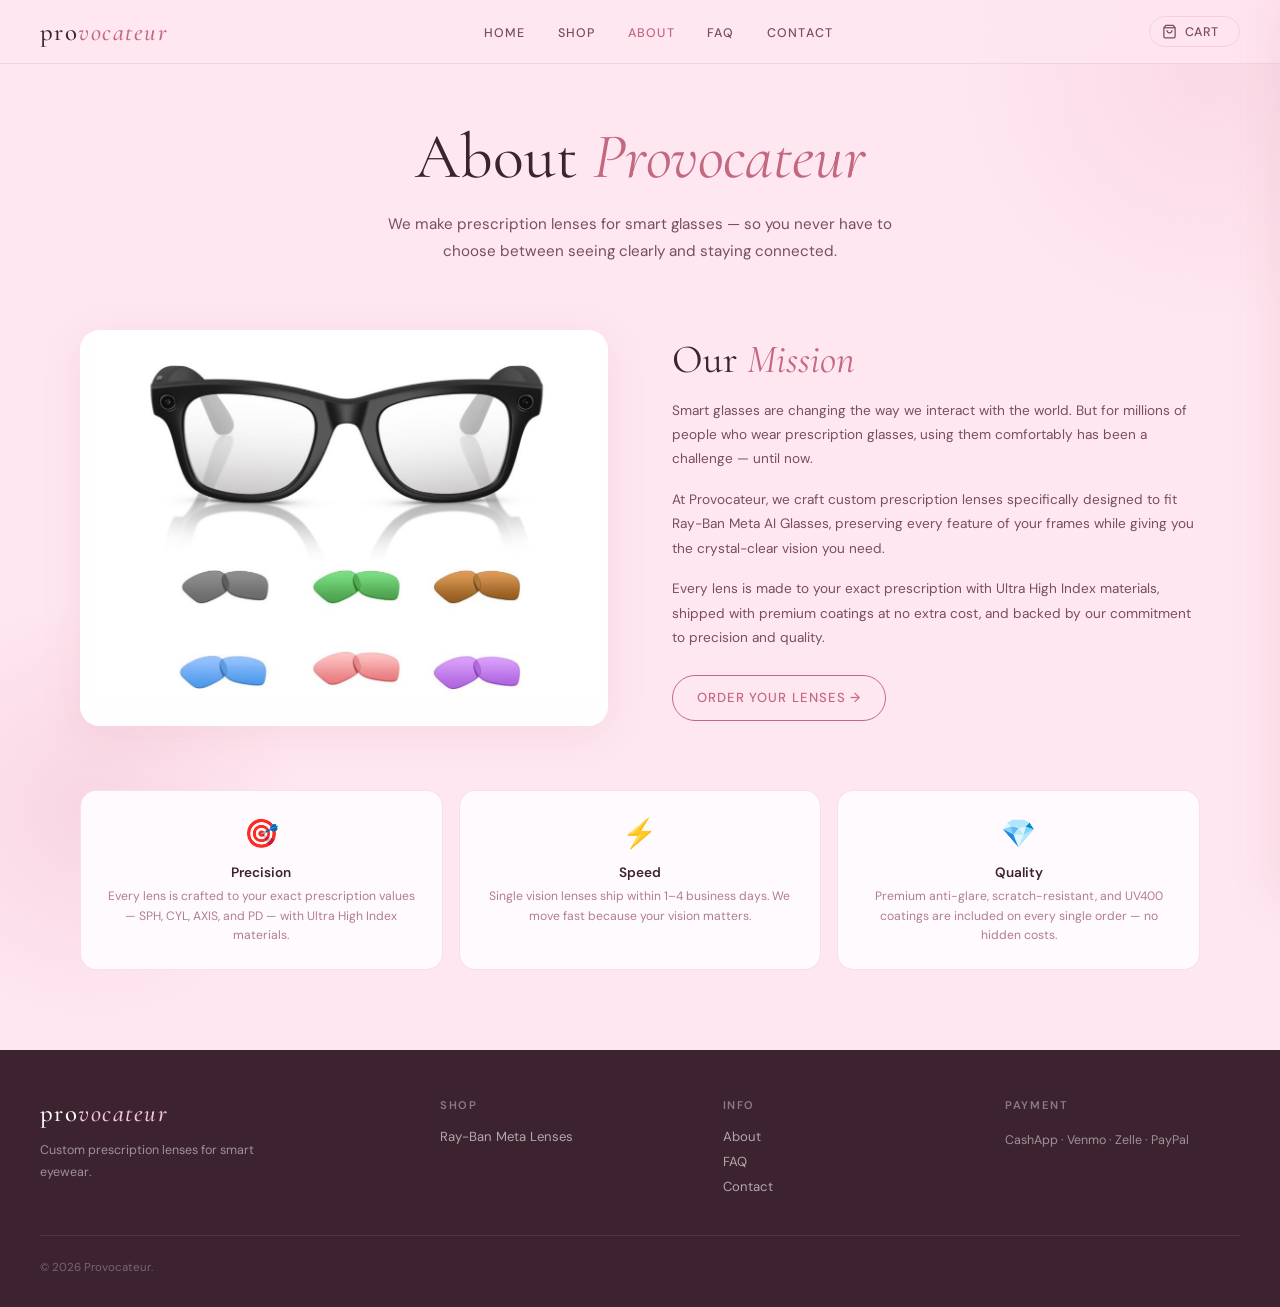
==== about/index.html @ d1e09479 "adsdasdas" ====
<!DOCTYPE html>
<html lang="en">
<head>
<meta charset="UTF-8">
<meta name="viewport" content="width=device-width, initial-scale=1.0">
<title>About — Provocateur</title>
<link rel="icon" href="/favicon.svg" type="image/svg+xml">
<link rel="stylesheet" href="/shared.css">
<style>
.page-wrap { position: relative; z-index: 1; max-width: 1200px; margin: 0 auto; padding: clamp(3rem,6vh,5rem) clamp(1rem,4vw,2.5rem) 5rem; }
.about-hero { text-align: center; margin-bottom: 4rem; }
.about-hero h1 { font-family:'Cormorant Garamond',serif; font-size:clamp(2.5rem,6vw,4rem); font-weight:400; color:var(--text); margin-bottom:1rem; }
.about-hero h1 em { color:var(--rose-deep); font-style:italic; }
.about-hero p { font-size:0.95rem; color:var(--text-soft); max-width:560px; margin:0 auto; line-height:1.8; }
.about-grid { display:grid; grid-template-columns:1fr 1fr; gap:clamp(2rem,5vw,4rem); align-items:center; margin-bottom:4rem; }
.about-img { border-radius:20px; overflow:hidden; box-shadow:0 8px 40px var(--shadow); aspect-ratio:4/3; background:var(--bg2); }
.about-img img { width:100%; height:100%; object-fit:cover; display:block; }
.about-text h2 { font-family:'Cormorant Garamond',serif; font-size:clamp(1.8rem,3.5vw,2.5rem); font-weight:400; color:var(--text); margin-bottom:1rem; }
.about-text h2 em { color:var(--rose-deep); font-style:italic; }
.about-text p { font-size:0.85rem; color:var(--text-soft); line-height:1.8; margin-bottom:1rem; }
.values-grid { display:grid; grid-template-columns:repeat(3,1fr); gap:1rem; }
.value-card { padding:1.5rem; background:var(--white); border:1px solid var(--border); border-radius:16px; text-align:center; }
.value-icon { font-size:1.75rem; margin-bottom:0.75rem; }
.value-card h4 { font-size:0.85rem; font-weight:600; color:var(--text); margin-bottom:0.4rem; }
.value-card p { font-size:0.76rem; color:var(--text-muted); line-height:1.6; }
@media(max-width:768px){ .about-grid{grid-template-columns:1fr;} .values-grid{grid-template-columns:1fr 1fr;} }
@media(max-width:480px){ .values-grid{grid-template-columns:1fr;} }
</style>
</head>
<body>
<div class="bg-blob-1"></div><div class="bg-blob-2"></div>
<nav>
  <a href="/" class="nav-logo">pro<span>vocateur</span></a>
  <ul class="nav-links">
    <li><a href="/">Home</a></li><li><a href="/shop/">Shop</a></li>
    <li><a href="/about/" class="active">About</a></li><li><a href="/faq/">FAQ</a></li><li><a href="/contact/">Contact</a></li>
  </ul>
  <div class="nav-right">
    <button class="nav-cart-btn" onclick="openCart()">
      <svg width="15" height="15" viewBox="0 0 24 24" fill="none" stroke="currentColor" stroke-width="2"><path d="M6 2L3 6v14a2 2 0 002 2h14a2 2 0 002-2V6l-3-4z"/><line x1="3" y1="6" x2="21" y2="6"/><path d="M16 10a4 4 0 01-8 0"/></svg>
      Cart<span class="nav-cart-count"></span><span class="cart-badge">0</span>
    </button>
    <button class="hamburger" id="mobileMenuBtn" aria-label="Menu" aria-expanded="false"><span></span><span></span><span></span></button>
  </div>
</nav>
<div class="mobile-menu" id="mobileMenu"><a href="/">Home</a><a href="/shop/">Shop</a><a href="/about/">About</a><a href="/faq/">FAQ</a><a href="/contact/">Contact</a></div>
<div class="cart-overlay" id="cartOverlay" onclick="closeCart()"></div>
<div class="cart-sidebar" id="cartSidebar">
  <div class="cart-header"><h3>Your Cart 🌸</h3><button class="cart-close" onclick="closeCart()">×</button></div>
  <div id="cartBody"></div>
  <div id="cartFooter"><div class="cart-total-row"><span class="cart-total-label">Total</span><span class="cart-total-val" id="cartTotal">$0.00</span></div><div class="cart-checkout-note">Payment via<br><strong>CashApp · Venmo · Zelle · PayPal</strong></div></div>
</div>

<div class="page-wrap">
  <div class="about-hero">
    <h1>About <em>Provocateur</em></h1>
    <p>We make prescription lenses for smart glasses — so you never have to choose between seeing clearly and staying connected.</p>
  </div>
  <div class="about-grid">
    <div class="about-img"><img src="/pics/main.jpg" alt="Provocateur lenses" loading="lazy"></div>
    <div class="about-text">
      <h2>Our <em>Mission</em></h2>
      <p>Smart glasses are changing the way we interact with the world. But for millions of people who wear prescription glasses, using them comfortably has been a challenge — until now.</p>
      <p>At Provocateur, we craft custom prescription lenses specifically designed to fit Ray-Ban Meta AI Glasses, preserving every feature of your frames while giving you the crystal-clear vision you need.</p>
      <p>Every lens is made to your exact prescription with Ultra High Index materials, shipped with premium coatings at no extra cost, and backed by our commitment to precision and quality.</p>
      <a href="/product/" class="btn-outline" style="display:inline-flex;margin-top:0.5rem;">Order Your Lenses →</a>
    </div>
  </div>
  <div class="values-grid">
    <div class="value-card"><div class="value-icon">🎯</div><h4>Precision</h4><p>Every lens is crafted to your exact prescription values — SPH, CYL, AXIS, and PD — with Ultra High Index materials.</p></div>
    <div class="value-card"><div class="value-icon">⚡</div><h4>Speed</h4><p>Single vision lenses ship within 1–4 business days. We move fast because your vision matters.</p></div>
    <div class="value-card"><div class="value-icon">💎</div><h4>Quality</h4><p>Premium anti-glare, scratch-resistant, and UV400 coatings are included on every single order — no hidden costs.</p></div>
  </div>
</div>

<footer>
  <div class="footer-inner">
    <div class="footer-brand"><a href="/" class="nav-logo">pro<span style="color:var(--rose-light);font-style:italic;">vocateur</span></a><p>Custom prescription lenses for smart eyewear.</p></div>
    <div class="footer-col"><h5>Shop</h5><a href="/product/">Ray-Ban Meta Lenses</a></div>
    <div class="footer-col"><h5>Info</h5><a href="/about/">About</a><a href="/faq/">FAQ</a><a href="/contact/">Contact</a></div>
    <div class="footer-col"><h5>Payment</h5><span style="font-size:0.78rem;color:rgba(255,255,255,0.5);">CashApp · Venmo · Zelle · PayPal</span></div>
  </div>
  <div class="footer-bottom"><span>© 2026 Provocateur.</span></div>
</footer>
<script src="/shared.js"></script>
</body>
</html>
---- shared.css ----
/* ─── LENSIFY SHARED STYLES ─────────────────────────────── */
@import url('https://fonts.googleapis.com/css2?family=Cormorant+Garamond:ital,wght@0,300;0,400;0,500;0,600;1,300;1,400;1,500&family=DM+Sans:wght@300;400;500;600&display=swap');

:root {
  --bg:         #fee7f1;
  --bg2:        #fdf0f6;
  --bg3:        #fff5f9;
  --rose:       #e8a0bb;
  --rose-deep:  #c4687f;
  --rose-light: #f7c5d8;
  --blush:      #f2b8cc;
  --text:       #3d2330;
  --text-soft:  #7a4d5e;
  --text-muted: #b07d8f;
  --white:      #fffafd;
  --border:     rgba(232,160,187,0.3);
  --shadow:     rgba(196,104,127,0.12);
  --shadow-md:  rgba(196,104,127,0.2);
  --accent:     #c4687f;
  --nav-h:      64px;
}

*, *::before, *::after { box-sizing: border-box; margin: 0; padding: 0; }
html { scroll-behavior: smooth; -webkit-text-size-adjust: 100%; }
body {
  font-family: 'DM Sans', sans-serif;
  background: var(--bg);
  color: var(--text);
  min-height: 100vh;
  overflow-x: hidden;
  -webkit-font-smoothing: antialiased;
}

/* ── BLOBS ── */
.bg-blob-1, .bg-blob-2 {
  position: fixed; pointer-events: none; z-index: 0; border-radius: 50%;
}
.bg-blob-1 {
  top: -180px; right: -180px; width: 500px; height: 500px;
  background: radial-gradient(circle, rgba(247,197,216,0.4) 0%, transparent 70%);
}
.bg-blob-2 {
  bottom: -120px; left: -120px; width: 420px; height: 420px;
  background: radial-gradient(circle, rgba(232,160,187,0.25) 0%, transparent 70%);
}

/* ── NAV ── */
nav {
  position: sticky; top: 0; z-index: 200;
  height: var(--nav-h);
  background: rgba(254,231,241,0.85);
  backdrop-filter: blur(20px);
  -webkit-backdrop-filter: blur(20px);
  border-bottom: 1px solid var(--border);
  padding: 0 clamp(1rem, 4vw, 2.5rem);
  display: flex; align-items: center; justify-content: space-between;
  gap: 1rem;
}
.nav-logo {
  font-family: 'Cormorant Garamond', serif;
  font-size: 1.55rem; font-weight: 500; letter-spacing: 0.06em;
  color: var(--text); text-decoration: none; flex-shrink: 0;
  white-space: nowrap;
}
.nav-logo span { color: var(--rose-deep); font-style: italic; }

.nav-links {
  display: flex; align-items: center; gap: clamp(1rem, 2.5vw, 2rem);
  list-style: none;
}
.nav-links a {
  font-size: 0.78rem; letter-spacing: 0.1em; text-transform: uppercase;
  color: var(--text-soft); text-decoration: none; font-weight: 500;
  transition: color 0.2s; white-space: nowrap;
}
.nav-links a:hover, .nav-links a.active { color: var(--rose-deep); }

.nav-right { display: flex; align-items: center; gap: 1rem; flex-shrink: 0; }

.nav-cart-btn {
  display: flex; align-items: center; gap: 0.45rem;
  font-size: 0.78rem; letter-spacing: 0.05em; text-transform: uppercase;
  color: var(--text-soft); cursor: pointer;
  background: none; border: none; font-family: inherit; font-weight: 500;
  padding: 0.4rem 0.8rem;
  border: 1.5px solid var(--border); border-radius: 100px;
  transition: all 0.2s; position: relative;
}
.nav-cart-btn:hover { border-color: var(--rose); color: var(--text); }
.cart-badge {
  display: none; align-items: center; justify-content: center;
  width: 18px; height: 18px; border-radius: 50%;
  background: var(--rose-deep); color: white;
  font-size: 0.6rem; font-weight: 600; line-height: 1;
}

/* Mobile hamburger */
.hamburger {
  display: none; flex-direction: column; gap: 5px;
  background: none; border: none; cursor: pointer; padding: 4px;
}
.hamburger span {
  display: block; width: 22px; height: 2px;
  background: var(--text-soft); border-radius: 2px;
  transition: all 0.3s;
}

/* Mobile menu */
.mobile-menu {
  display: none; position: fixed; top: var(--nav-h); left: 0; right: 0;
  background: var(--white); z-index: 199;
  border-bottom: 1px solid var(--border);
  box-shadow: 0 8px 32px var(--shadow);
  padding: 1.5rem;
  transform: translateY(-10px); opacity: 0;
  transition: transform 0.25s, opacity 0.25s;
  pointer-events: none;
}
.mobile-menu.open {
  display: block; transform: translateY(0); opacity: 1; pointer-events: all;
}
.mobile-menu a {
  display: block; padding: 0.75rem 0;
  font-size: 0.9rem; letter-spacing: 0.06em; text-transform: uppercase;
  color: var(--text-soft); text-decoration: none; font-weight: 500;
  border-bottom: 1px solid var(--border);
  transition: color 0.2s;
}
.mobile-menu a:last-child { border-bottom: none; }
.mobile-menu a:hover { color: var(--rose-deep); }

@media (max-width: 768px) {
  .nav-links { display: none; }
  .hamburger { display: flex; }
}

/* ── CART SIDEBAR ── */
.cart-overlay {
  position: fixed; inset: 0; z-index: 300;
  background: rgba(61,35,48,0.3);
  opacity: 0; pointer-events: none;
  transition: opacity 0.3s;
  backdrop-filter: blur(4px);
}
.cart-overlay.open { opacity: 1; pointer-events: all; }

.cart-sidebar {
  position: fixed; top: 0; right: 0; bottom: 0; z-index: 301;
  width: min(400px, 100vw);
  background: var(--white);
  border-left: 1px solid var(--border);
  box-shadow: -8px 0 40px var(--shadow);
  display: flex; flex-direction: column;
  transform: translateX(100%);
  transition: transform 0.35s cubic-bezier(0.4,0,0.2,1);
}
.cart-sidebar.open { transform: translateX(0); }

.cart-header {
  display: flex; align-items: center; justify-content: space-between;
  padding: 1.5rem; border-bottom: 1px solid var(--border);
}
.cart-header h3 {
  font-family: 'Cormorant Garamond', serif;
  font-size: 1.4rem; font-weight: 400;
}
.cart-close {
  width: 32px; height: 32px; border-radius: 50%;
  background: rgba(196,104,127,0.1); border: none; cursor: pointer;
  font-size: 1.1rem; color: var(--rose-deep); line-height: 1;
  transition: background 0.2s;
}
.cart-close:hover { background: rgba(196,104,127,0.2); }

#cartBody {
  flex: 1; overflow-y: auto; padding: 1.5rem;
  display: flex; flex-direction: column; gap: 1rem;
}
.cart-empty { text-align: center; padding: 3rem 1rem; color: var(--text-muted); font-size: 0.85rem; }
.cart-item {
  display: flex; align-items: flex-start; gap: 0.75rem;
  padding: 1rem; background: var(--bg3);
  border: 1px solid var(--border); border-radius: 14px;
  position: relative;
}
.cart-item-img { font-size: 1.8rem; flex-shrink: 0; }
.cart-item-info { flex: 1; min-width: 0; }
.cart-item-name { font-size: 0.82rem; font-weight: 600; color: var(--text); margin-bottom: 0.2rem; }
.cart-item-meta { font-size: 0.72rem; color: var(--text-muted); margin-bottom: 0.3rem; line-height: 1.5; }
.cart-item-price { font-size: 0.88rem; font-weight: 600; color: var(--rose-deep); }
.cart-item-remove {
  background: none; border: none; cursor: pointer;
  font-size: 1.1rem; color: var(--text-muted); line-height: 1;
  padding: 0.2rem; transition: color 0.2s; flex-shrink: 0;
}
.cart-item-remove:hover { color: var(--rose-deep); }

#cartFooter {
  padding: 1.5rem; border-top: 1px solid var(--border);
  display: none;
}
.cart-total-row {
  display: flex; justify-content: space-between; align-items: center;
  margin-bottom: 1rem;
}
.cart-total-label { font-size: 0.8rem; color: var(--text-soft); text-transform: uppercase; letter-spacing: 0.08em; }
.cart-total-val {
  font-family: 'Cormorant Garamond', serif;
  font-size: 1.6rem; font-weight: 500; color: var(--rose-deep);
}
.cart-checkout-note {
  font-size: 0.72rem; color: var(--text-muted); text-align: center;
  margin-top: 0.75rem; line-height: 1.6;
}
.cart-checkout-note strong { color: var(--text-soft); }

/* ── BUTTONS ── */
.btn-primary {
  display: inline-flex; align-items: center; justify-content: center;
  width: 100%; padding: 0.95rem 1.5rem;
  background: var(--rose-deep); color: white;
  border: none; border-radius: 100px;
  font-family: 'DM Sans', sans-serif; font-size: 0.82rem;
  font-weight: 600; letter-spacing: 0.1em; text-transform: uppercase;
  cursor: pointer; text-decoration: none;
  transition: background 0.25s, transform 0.2s, box-shadow 0.25s;
  position: relative; overflow: hidden;
}
.btn-primary:hover {
  background: #b05570; transform: translateY(-1px);
  box-shadow: 0 8px 24px rgba(196,104,127,0.35);
}
.btn-primary:active { transform: translateY(0); }
.btn-primary:disabled { opacity: 0.55; cursor: not-allowed; transform: none; box-shadow: none; }

.btn-outline {
  display: inline-flex; align-items: center; justify-content: center;
  padding: 0.85rem 1.5rem;
  background: transparent; color: var(--rose-deep);
  border: 1.5px solid var(--rose-deep); border-radius: 100px;
  font-family: 'DM Sans', sans-serif; font-size: 0.82rem;
  font-weight: 500; letter-spacing: 0.08em; text-transform: uppercase;
  cursor: pointer; text-decoration: none;
  transition: all 0.2s;
}
.btn-outline:hover { background: rgba(196,104,127,0.08); }

/* ── TOAST ── */
.toast {
  position: fixed; bottom: 2rem; right: 1.5rem; z-index: 999;
  background: var(--white); border: 1.5px solid var(--rose-light);
  border-radius: 16px; padding: 1rem 1.4rem;
  box-shadow: 0 8px 32px var(--shadow-md);
  display: flex; align-items: center; gap: 0.75rem;
  transform: translateY(120px) scale(0.92); opacity: 0;
  transition: all 0.4s cubic-bezier(0.34,1.56,0.64,1);
  pointer-events: none; max-width: 300px;
}
.toast.show { transform: translateY(0) scale(1); opacity: 1; pointer-events: all; }
.toast-icon { font-size: 1.3rem; flex-shrink: 0; }
.toast-text strong { display: block; font-size: 0.82rem; color: var(--text); font-weight: 600; }
.toast-text span { font-size: 0.72rem; color: var(--text-muted); }

/* ── FOOTER ── */
footer {
  background: var(--text); color: rgba(255,255,255,0.7);
  padding: 3rem clamp(1rem, 4vw, 2.5rem) 2rem;
  position: relative; z-index: 1;
}
.footer-inner {
  max-width: 1200px; margin: 0 auto;
  display: grid; grid-template-columns: 1.5fr 1fr 1fr 1fr; gap: 3rem;
}
.footer-brand .nav-logo { color: white; display: inline-block; margin-bottom: 0.75rem; }
.footer-brand p { font-size: 0.78rem; line-height: 1.7; color: rgba(255,255,255,0.5); max-width: 220px; }
.footer-col h5 {
  font-size: 0.7rem; letter-spacing: 0.14em; text-transform: uppercase;
  color: rgba(255,255,255,0.4); margin-bottom: 1rem; font-weight: 600;
}
.footer-col a {
  display: block; font-size: 0.82rem; color: rgba(255,255,255,0.6);
  text-decoration: none; margin-bottom: 0.5rem; transition: color 0.2s;
}
.footer-col a:hover { color: var(--rose-light); }
.footer-bottom {
  max-width: 1200px; margin: 2rem auto 0;
  padding-top: 1.5rem; border-top: 1px solid rgba(255,255,255,0.08);
  display: flex; justify-content: space-between; align-items: center;
  font-size: 0.72rem; color: rgba(255,255,255,0.3);
  flex-wrap: wrap; gap: 0.5rem;
}
.footer-payment { display: flex; gap: 0.5rem; flex-wrap: wrap; }
.pay-chip {
  padding: 0.2rem 0.6rem; border-radius: 6px;
  background: rgba(255,255,255,0.08);
  font-size: 0.7rem; color: rgba(255,255,255,0.5);
  border: 1px solid rgba(255,255,255,0.1);
}

@media (max-width: 768px) {
  .footer-inner { grid-template-columns: 1fr 1fr; gap: 2rem; }
}
@media (max-width: 480px) {
  .footer-inner { grid-template-columns: 1fr; gap: 1.5rem; }
  .footer-bottom { flex-direction: column; align-items: flex-start; }
  .toast { right: 1rem; left: 1rem; max-width: none; bottom: 1.5rem; }
}

/* ── SCROLLBAR ── */
::-webkit-scrollbar { width: 5px; }
::-webkit-scrollbar-track { background: var(--bg); }
::-webkit-scrollbar-thumb { background: var(--rose-light); border-radius: 10px; }

/* ── ANIMATIONS ── */
@keyframes fadeUp {
  from { opacity: 0; transform: translateY(18px); }
  to   { opacity: 1; transform: translateY(0); }
}
@keyframes fadeIn {
  from { opacity: 0; } to { opacity: 1; }
}
@keyframes spin { to { transform: rotate(360deg); } }

.fade-up   { opacity: 0; animation: fadeUp 0.55s ease forwards; }
.delay-1   { animation-delay: 0.1s; }
.delay-2   { animation-delay: 0.2s; }
.delay-3   { animation-delay: 0.3s; }
.delay-4   { animation-delay: 0.4s; }
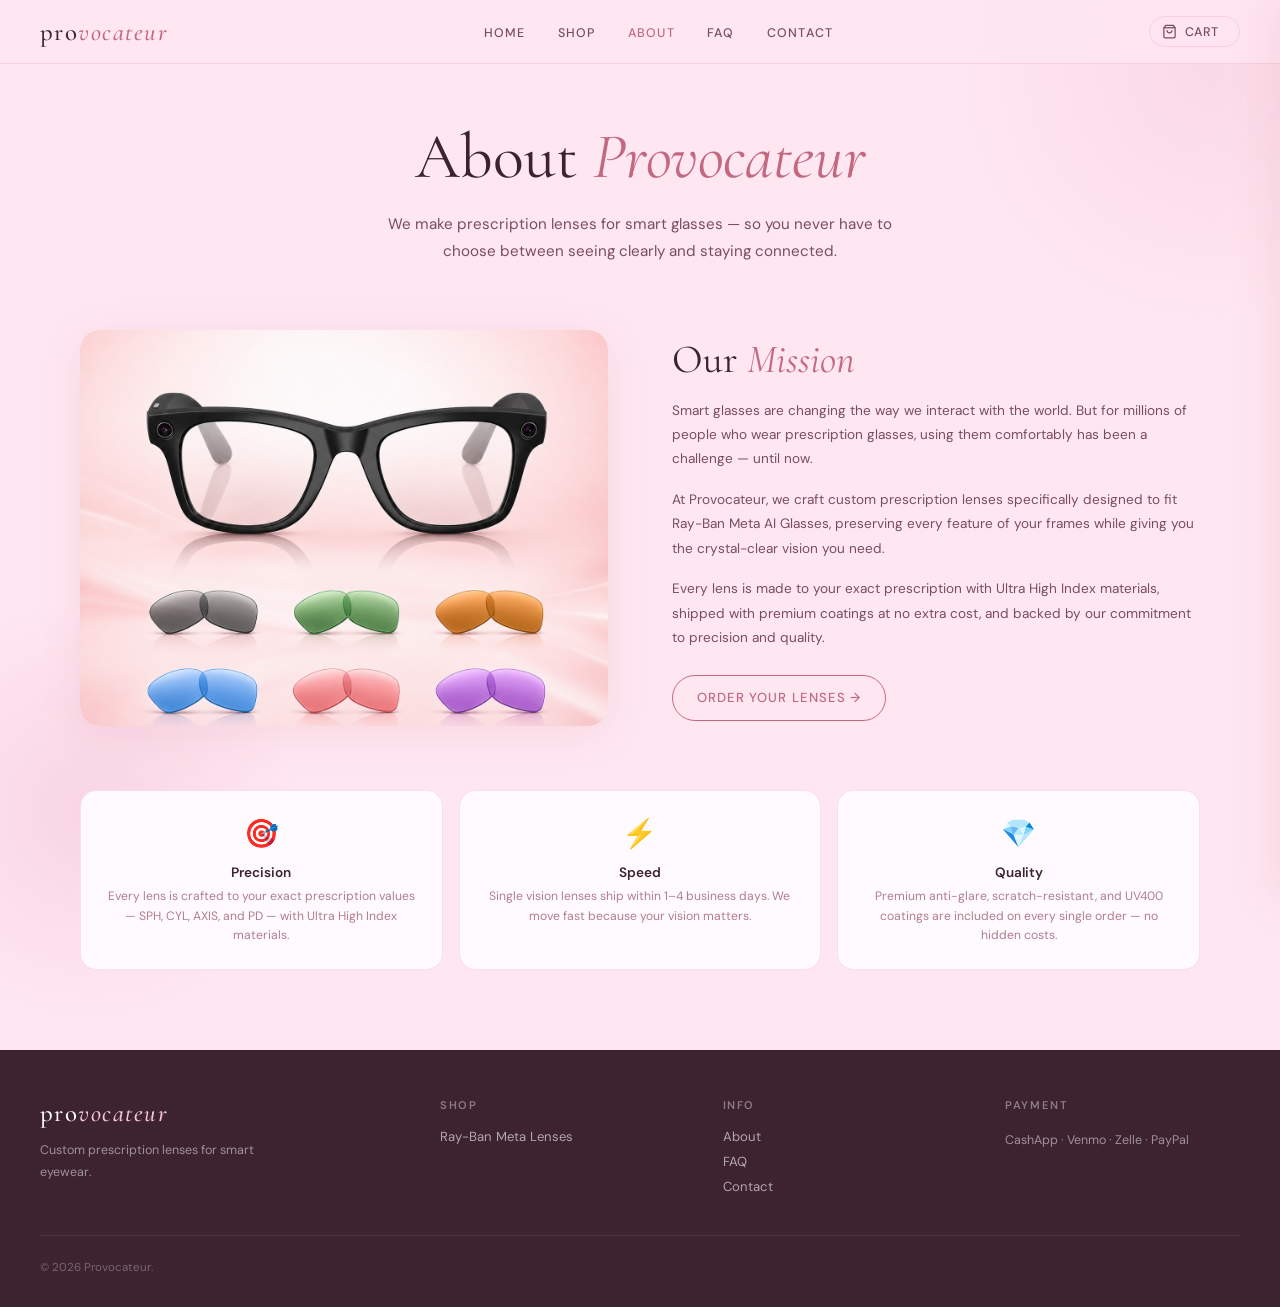
==== commit 55473090: "ssfsfsfdfd" ====
--- a/about/index.html
+++ b/about/index.html
@@ -3,7 +3,20 @@
 <head>
 <meta charset="UTF-8">
 <meta name="viewport" content="width=device-width, initial-scale=1.0">
-<title>About — Provocateur</title>
+<meta name="description" content="Learn about Provocateur, a custom lens studio making prescription lenses for Ray-Ban Meta AI Glasses with premium materials and precise frame compatibility.">
+<meta name="robots" content="index, follow">
+<link rel="canonical" href="https://provocateur.us/about/">
+<meta property="og:site_name" content="Provocateur">
+<meta property="og:type" content="website">
+<meta property="og:title" content="About Provocateur | Custom Prescription Lenses">
+<meta property="og:description" content="Provocateur makes custom prescription lenses for Ray-Ban Meta AI Glasses with premium materials, precise fit, and free coatings.">
+<meta property="og:url" content="https://provocateur.us/about/">
+<meta property="og:image" content="https://provocateur.us/pics/main.png">
+<meta name="twitter:card" content="summary_large_image">
+<meta name="twitter:title" content="About Provocateur | Custom Prescription Lenses">
+<meta name="twitter:description" content="Custom prescription lenses for Ray-Ban Meta AI Glasses, crafted for fit, clarity, and smart eyewear compatibility.">
+<meta name="twitter:image" content="https://provocateur.us/pics/main.png">
+<title>About Provocateur | Custom Prescription Lenses</title>
 <link rel="icon" href="/favicon.svg" type="image/svg+xml">
 <link rel="stylesheet" href="/shared.css">
 <style>
@@ -36,17 +49,17 @@
     <li><a href="/about/" class="active">About</a></li><li><a href="/faq/">FAQ</a></li><li><a href="/contact/">Contact</a></li>
   </ul>
   <div class="nav-right">
-    <button class="nav-cart-btn" onclick="openCart()">
+    <button type="button" class="nav-cart-btn" onclick="openCart()">
       <svg width="15" height="15" viewBox="0 0 24 24" fill="none" stroke="currentColor" stroke-width="2"><path d="M6 2L3 6v14a2 2 0 002 2h14a2 2 0 002-2V6l-3-4z"/><line x1="3" y1="6" x2="21" y2="6"/><path d="M16 10a4 4 0 01-8 0"/></svg>
       Cart<span class="nav-cart-count"></span><span class="cart-badge">0</span>
     </button>
-    <button class="hamburger" id="mobileMenuBtn" aria-label="Menu" aria-expanded="false"><span></span><span></span><span></span></button>
+    <button type="button" class="hamburger" id="mobileMenuBtn" aria-label="Menu" aria-expanded="false"><span></span><span></span><span></span></button>
   </div>
 </nav>
 <div class="mobile-menu" id="mobileMenu"><a href="/">Home</a><a href="/shop/">Shop</a><a href="/about/">About</a><a href="/faq/">FAQ</a><a href="/contact/">Contact</a></div>
 <div class="cart-overlay" id="cartOverlay" onclick="closeCart()"></div>
 <div class="cart-sidebar" id="cartSidebar">
-  <div class="cart-header"><h3>Your Cart 🌸</h3><button class="cart-close" onclick="closeCart()">×</button></div>
+  <div class="cart-header"><h3>Your Cart 🌸</h3><button type="button" class="cart-close" onclick="closeCart()" aria-label="Close cart">×</button></div>
   <div id="cartBody"></div>
   <div id="cartFooter"><div class="cart-total-row"><span class="cart-total-label">Total</span><span class="cart-total-val" id="cartTotal">$0.00</span></div><div class="cart-checkout-note">Payment via<br><strong>CashApp · Venmo · Zelle · PayPal</strong></div></div>
 </div>
@@ -57,7 +70,7 @@
     <p>We make prescription lenses for smart glasses — so you never have to choose between seeing clearly and staying connected.</p>
   </div>
   <div class="about-grid">
-    <div class="about-img"><img src="/pics/main.jpg" alt="Provocateur lenses" loading="lazy"></div>
+    <div class="about-img"><img src="/pics/main.png" alt="Provocateur lenses" loading="lazy"></div>
     <div class="about-text">
       <h2>Our <em>Mission</em></h2>
       <p>Smart glasses are changing the way we interact with the world. But for millions of people who wear prescription glasses, using them comfortably has been a challenge — until now.</p>
--- a/shared.css
+++ b/shared.css
@@ -27,8 +27,16 @@
   background: var(--bg);
   color: var(--text);
   min-height: 100vh;
+  min-height: 100dvh;
+  display: flex;
+  flex-direction: column;
   overflow-x: hidden;
   -webkit-font-smoothing: antialiased;
+}
+
+body > .page-wrap {
+  flex: 1 0 auto;
+  width: 100%;
 }
 
 /* ── BLOBS ── */
@@ -87,6 +95,15 @@
   transition: all 0.2s; position: relative;
 }
 .nav-cart-btn:hover { border-color: var(--rose); color: var(--text); }
+.nav-cart-btn:focus-visible,
+.hamburger:focus-visible,
+.cart-close:focus-visible,
+.cart-item-remove:focus-visible,
+.btn-primary:focus-visible,
+.btn-outline:focus-visible {
+  outline: 3px solid rgba(196,104,127,0.35);
+  outline-offset: 3px;
+}
 .cart-badge {
   display: none; align-items: center; justify-content: center;
   width: 18px; height: 18px; border-radius: 50%;
@@ -266,6 +283,8 @@
   background: var(--text); color: rgba(255,255,255,0.7);
   padding: 3rem clamp(1rem, 4vw, 2.5rem) 2rem;
   position: relative; z-index: 1;
+  margin-top: auto;
+  flex-shrink: 0;
 }
 .footer-inner {
   max-width: 1200px; margin: 0 auto;
@@ -289,14 +308,6 @@
   font-size: 0.72rem; color: rgba(255,255,255,0.3);
   flex-wrap: wrap; gap: 0.5rem;
 }
-.footer-payment { display: flex; gap: 0.5rem; flex-wrap: wrap; }
-.pay-chip {
-  padding: 0.2rem 0.6rem; border-radius: 6px;
-  background: rgba(255,255,255,0.08);
-  font-size: 0.7rem; color: rgba(255,255,255,0.5);
-  border: 1px solid rgba(255,255,255,0.1);
-}
-
 @media (max-width: 768px) {
   .footer-inner { grid-template-columns: 1fr 1fr; gap: 2rem; }
 }
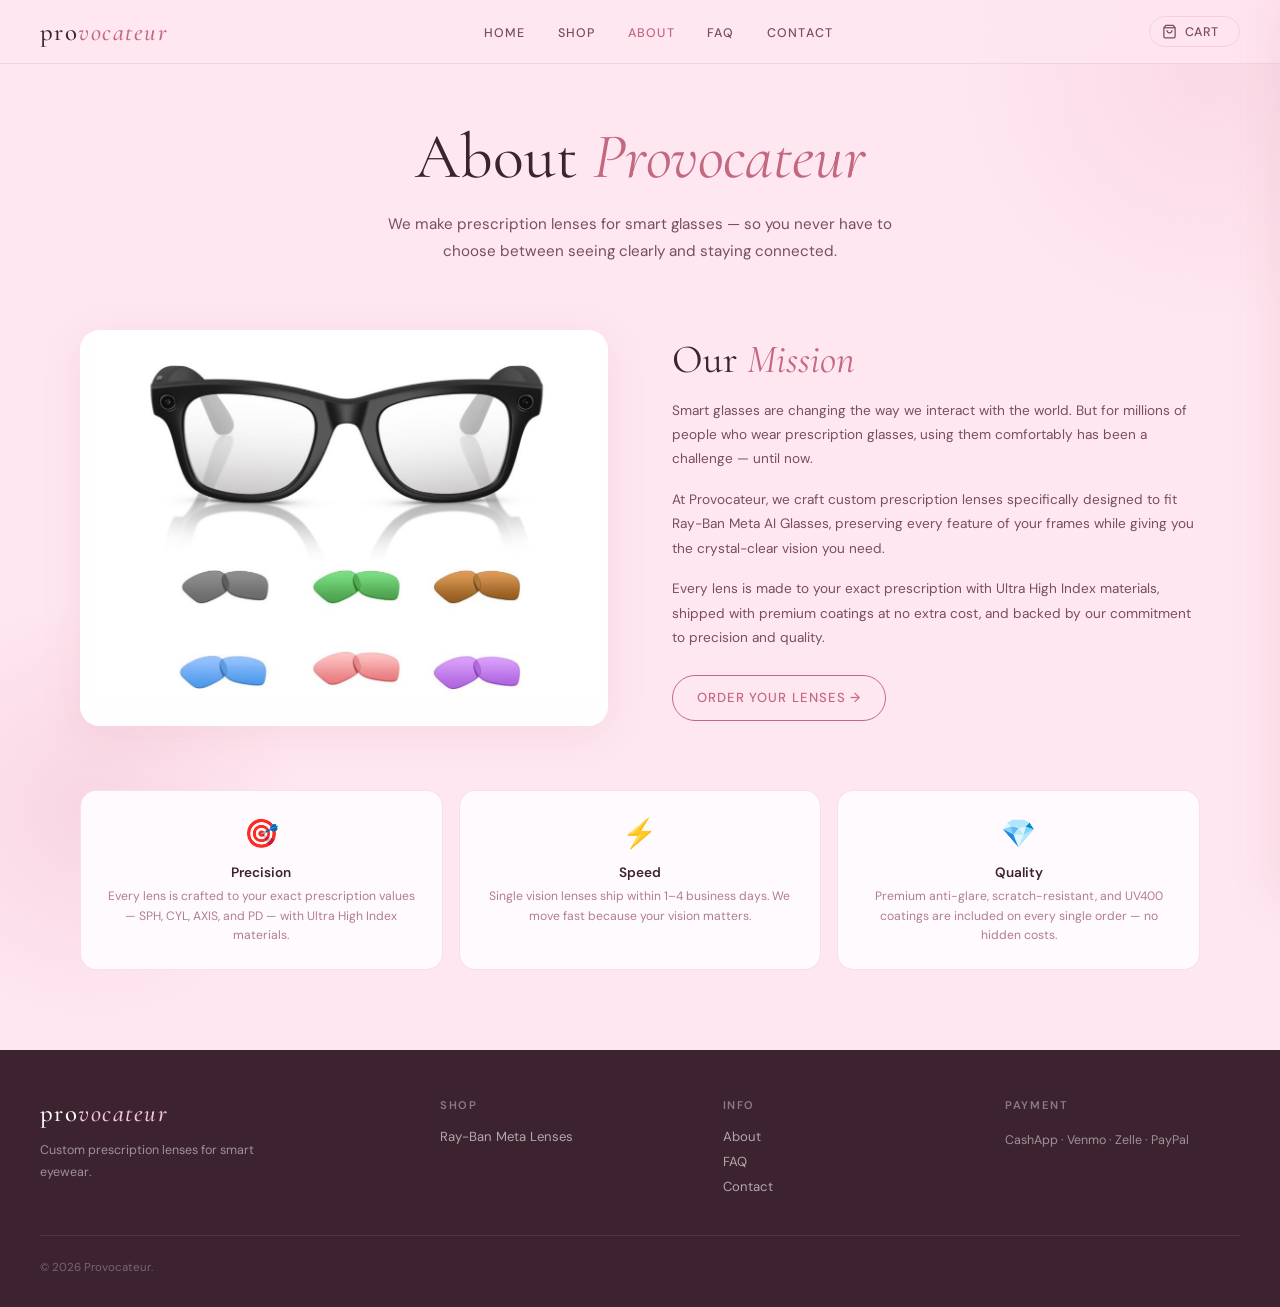
==== commit 2cd8c0e6: "ssdssdf" ====
--- a/about/index.html
+++ b/about/index.html
@@ -11,11 +11,11 @@
 <meta property="og:title" content="About Provocateur | Custom Prescription Lenses">
 <meta property="og:description" content="Provocateur makes custom prescription lenses for Ray-Ban Meta AI Glasses with premium materials, precise fit, and free coatings.">
 <meta property="og:url" content="https://provocateur.us/about/">
-<meta property="og:image" content="https://provocateur.us/pics/main.png">
+<meta property="og:image" content="https://provocateur.us/pics/main.jpg">
 <meta name="twitter:card" content="summary_large_image">
 <meta name="twitter:title" content="About Provocateur | Custom Prescription Lenses">
 <meta name="twitter:description" content="Custom prescription lenses for Ray-Ban Meta AI Glasses, crafted for fit, clarity, and smart eyewear compatibility.">
-<meta name="twitter:image" content="https://provocateur.us/pics/main.png">
+<meta name="twitter:image" content="https://provocateur.us/pics/main.jpg">
 <title>About Provocateur | Custom Prescription Lenses</title>
 <link rel="icon" href="/favicon.svg" type="image/svg+xml">
 <link rel="stylesheet" href="/shared.css">
@@ -70,7 +70,7 @@
     <p>We make prescription lenses for smart glasses — so you never have to choose between seeing clearly and staying connected.</p>
   </div>
   <div class="about-grid">
-    <div class="about-img"><img src="/pics/main.png" alt="Provocateur lenses" loading="lazy"></div>
+    <div class="about-img"><img src="/pics/main.jpg" alt="Provocateur lenses" loading="lazy"></div>
     <div class="about-text">
       <h2>Our <em>Mission</em></h2>
       <p>Smart glasses are changing the way we interact with the world. But for millions of people who wear prescription glasses, using them comfortably has been a challenge — until now.</p>
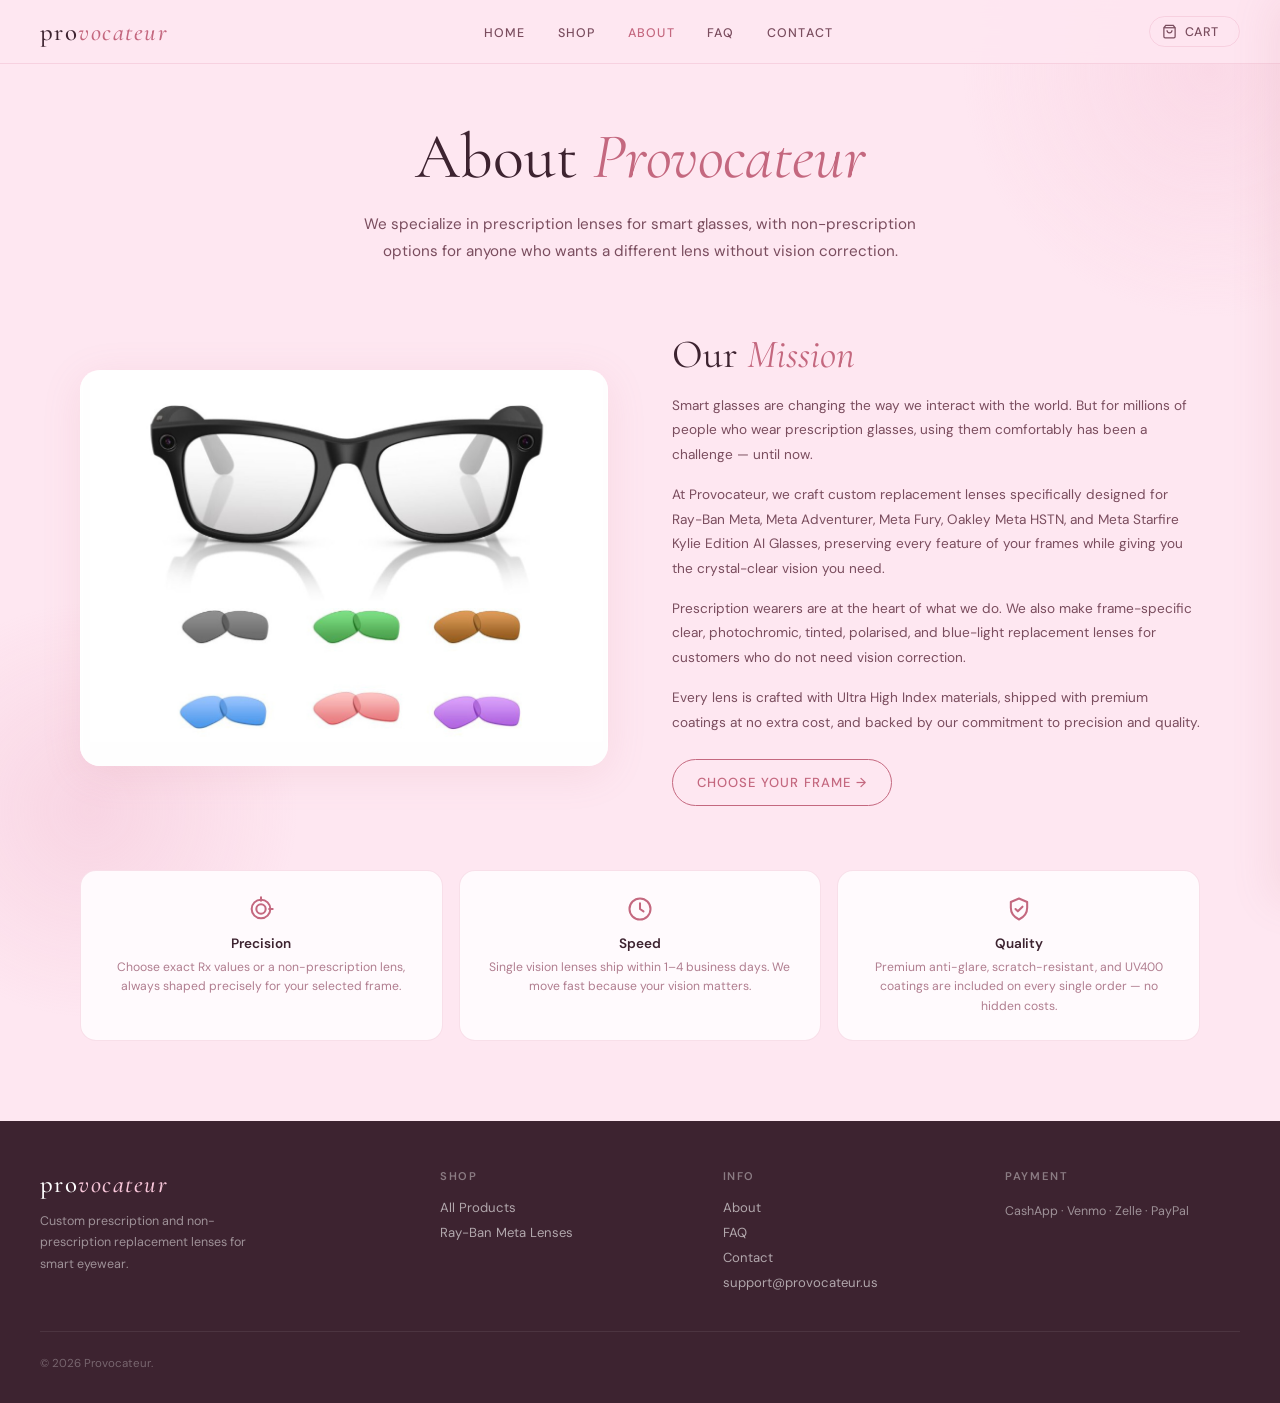
==== commit 60473d47: "asdasd" ====
--- a/about/index.html
+++ b/about/index.html
@@ -3,21 +3,22 @@
 <head>
 <meta charset="UTF-8">
 <meta name="viewport" content="width=device-width, initial-scale=1.0">
-<meta name="description" content="Learn about Provocateur, a custom lens studio making prescription lenses for Ray-Ban Meta AI Glasses with premium materials and precise frame compatibility.">
+<meta name="description" content="Learn about Provocateur, a custom lens studio making prescription and non-prescription replacement lenses for Ray-Ban Meta, Meta, Oakley Meta, and Kylie Edition AI glasses.">
 <meta name="robots" content="index, follow">
 <link rel="canonical" href="https://provocateur.us/about/">
 <meta property="og:site_name" content="Provocateur">
 <meta property="og:type" content="website">
 <meta property="og:title" content="About Provocateur | Custom Prescription Lenses">
-<meta property="og:description" content="Provocateur makes custom prescription lenses for Ray-Ban Meta AI Glasses with premium materials, precise fit, and free coatings.">
+<meta property="og:description" content="Provocateur makes custom replacement lenses for multiple Meta AI glasses frame families with premium materials, precise fit, and free coatings.">
 <meta property="og:url" content="https://provocateur.us/about/">
 <meta property="og:image" content="https://provocateur.us/pics/main.jpg">
 <meta name="twitter:card" content="summary_large_image">
 <meta name="twitter:title" content="About Provocateur | Custom Prescription Lenses">
-<meta name="twitter:description" content="Custom prescription lenses for Ray-Ban Meta AI Glasses, crafted for fit, clarity, and smart eyewear compatibility.">
+<meta name="twitter:description" content="Prescription and non-prescription replacement lenses crafted for fit, clarity, and smart eyewear compatibility.">
 <meta name="twitter:image" content="https://provocateur.us/pics/main.jpg">
 <title>About Provocateur | Custom Prescription Lenses</title>
-<link rel="icon" href="/favicon.svg" type="image/svg+xml">
+<link rel="icon" href="/favicon.png" type="image/png" sizes="1254x1254">
+<link rel="apple-touch-icon" href="/favicon.png">
 <link rel="stylesheet" href="/shared.css">
 <style>
 .page-wrap { position: relative; z-index: 1; max-width: 1200px; margin: 0 auto; padding: clamp(3rem,6vh,5rem) clamp(1rem,4vw,2.5rem) 5rem; }
@@ -33,7 +34,7 @@
 .about-text p { font-size:0.85rem; color:var(--text-soft); line-height:1.8; margin-bottom:1rem; }
 .values-grid { display:grid; grid-template-columns:repeat(3,1fr); gap:1rem; }
 .value-card { padding:1.5rem; background:var(--white); border:1px solid var(--border); border-radius:16px; text-align:center; }
-.value-icon { font-size:1.75rem; margin-bottom:0.75rem; }
+.value-icon { width:1.75rem; height:1.75rem; color:var(--rose-deep); margin:0 auto 0.75rem; }
 .value-card h4 { font-size:0.85rem; font-weight:600; color:var(--text); margin-bottom:0.4rem; }
 .value-card p { font-size:0.76rem; color:var(--text-muted); line-height:1.6; }
 @media(max-width:768px){ .about-grid{grid-template-columns:1fr;} .values-grid{grid-template-columns:1fr 1fr;} }
@@ -59,7 +60,7 @@
 <div class="mobile-menu" id="mobileMenu"><a href="/">Home</a><a href="/shop/">Shop</a><a href="/about/">About</a><a href="/faq/">FAQ</a><a href="/contact/">Contact</a></div>
 <div class="cart-overlay" id="cartOverlay" onclick="closeCart()"></div>
 <div class="cart-sidebar" id="cartSidebar">
-  <div class="cart-header"><h3>Your Cart 🌸</h3><button type="button" class="cart-close" onclick="closeCart()" aria-label="Close cart">×</button></div>
+  <div class="cart-header"><h3>Your Cart</h3><button type="button" class="cart-close" onclick="closeCart()" aria-label="Close cart">×</button></div>
   <div id="cartBody"></div>
   <div id="cartFooter"><div class="cart-total-row"><span class="cart-total-label">Total</span><span class="cart-total-val" id="cartTotal">$0.00</span></div><div class="cart-checkout-note">Payment via<br><strong>CashApp · Venmo · Zelle · PayPal</strong></div></div>
 </div>
@@ -67,30 +68,31 @@
 <div class="page-wrap">
   <div class="about-hero">
     <h1>About <em>Provocateur</em></h1>
-    <p>We make prescription lenses for smart glasses — so you never have to choose between seeing clearly and staying connected.</p>
+    <p>We specialize in prescription lenses for smart glasses, with non-prescription options for anyone who wants a different lens without vision correction.</p>
   </div>
   <div class="about-grid">
     <div class="about-img"><img src="/pics/main.jpg" alt="Provocateur lenses" loading="lazy"></div>
     <div class="about-text">
       <h2>Our <em>Mission</em></h2>
       <p>Smart glasses are changing the way we interact with the world. But for millions of people who wear prescription glasses, using them comfortably has been a challenge — until now.</p>
-      <p>At Provocateur, we craft custom prescription lenses specifically designed to fit Ray-Ban Meta AI Glasses, preserving every feature of your frames while giving you the crystal-clear vision you need.</p>
-      <p>Every lens is made to your exact prescription with Ultra High Index materials, shipped with premium coatings at no extra cost, and backed by our commitment to precision and quality.</p>
-      <a href="/product/" class="btn-outline" style="display:inline-flex;margin-top:0.5rem;">Order Your Lenses →</a>
+      <p>At Provocateur, we craft custom replacement lenses specifically designed for Ray-Ban Meta, Meta Adventurer, Meta Fury, Oakley Meta HSTN, and Meta Starfire Kylie Edition AI Glasses, preserving every feature of your frames while giving you the crystal-clear vision you need.</p>
+      <p>Prescription wearers are at the heart of what we do. We also make frame-specific clear, photochromic, tinted, polarised, and blue-light replacement lenses for customers who do not need vision correction.</p>
+      <p>Every lens is crafted with Ultra High Index materials, shipped with premium coatings at no extra cost, and backed by our commitment to precision and quality.</p>
+      <a href="/shop/" class="btn-outline" style="display:inline-flex;margin-top:0.5rem;">Choose Your Frame →</a>
     </div>
   </div>
   <div class="values-grid">
-    <div class="value-card"><div class="value-icon">🎯</div><h4>Precision</h4><p>Every lens is crafted to your exact prescription values — SPH, CYL, AXIS, and PD — with Ultra High Index materials.</p></div>
-    <div class="value-card"><div class="value-icon">⚡</div><h4>Speed</h4><p>Single vision lenses ship within 1–4 business days. We move fast because your vision matters.</p></div>
-    <div class="value-card"><div class="value-icon">💎</div><h4>Quality</h4><p>Premium anti-glare, scratch-resistant, and UV400 coatings are included on every single order — no hidden costs.</p></div>
+    <div class="value-card"><div class="value-icon" data-icon="target"></div><h4>Precision</h4><p>Choose exact Rx values or a non-prescription lens, always shaped precisely for your selected frame.</p></div>
+    <div class="value-card"><div class="value-icon" data-icon="clock"></div><h4>Speed</h4><p>Single vision lenses ship within 1–4 business days. We move fast because your vision matters.</p></div>
+    <div class="value-card"><div class="value-icon" data-icon="shield"></div><h4>Quality</h4><p>Premium anti-glare, scratch-resistant, and UV400 coatings are included on every single order — no hidden costs.</p></div>
   </div>
 </div>
 
 <footer>
   <div class="footer-inner">
-    <div class="footer-brand"><a href="/" class="nav-logo">pro<span style="color:var(--rose-light);font-style:italic;">vocateur</span></a><p>Custom prescription lenses for smart eyewear.</p></div>
-    <div class="footer-col"><h5>Shop</h5><a href="/product/">Ray-Ban Meta Lenses</a></div>
-    <div class="footer-col"><h5>Info</h5><a href="/about/">About</a><a href="/faq/">FAQ</a><a href="/contact/">Contact</a></div>
+    <div class="footer-brand"><a href="/" class="nav-logo">pro<span style="color:var(--rose-light);font-style:italic;">vocateur</span></a><p>Custom prescription and non-prescription replacement lenses for smart eyewear.</p></div>
+    <div class="footer-col"><h5>Shop</h5><a href="/shop/">All Products</a><a href="/product/">Ray-Ban Meta Lenses</a></div>
+    <div class="footer-col"><h5>Info</h5><a href="/about/">About</a><a href="/faq/">FAQ</a><a href="/contact/">Contact</a><a href="mailto:support@provocateur.us">support@provocateur.us</a></div>
     <div class="footer-col"><h5>Payment</h5><span style="font-size:0.78rem;color:rgba(255,255,255,0.5);">CashApp · Venmo · Zelle · PayPal</span></div>
   </div>
   <div class="footer-bottom"><span>© 2026 Provocateur.</span></div>
--- a/shared.css
+++ b/shared.css
@@ -39,6 +39,32 @@
   width: 100%;
 }
 
+.site-icon,
+.button-icon,
+.toast-icon {
+  display: inline-flex;
+  align-items: center;
+  justify-content: center;
+  flex: 0 0 auto;
+  width: 1.1em;
+  height: 1.1em;
+  vertical-align: -0.15em;
+}
+.site-icon svg,
+.button-icon svg,
+.toast-icon svg,
+.cart-item-img svg,
+.cart-empty-icon svg {
+  width: 100%;
+  height: 100%;
+  fill: none;
+  stroke: currentColor;
+  stroke-width: 1.75;
+  stroke-linecap: round;
+  stroke-linejoin: round;
+}
+.button-icon { margin-left: 0.35rem; }
+
 /* ── BLOBS ── */
 .bg-blob-1, .bg-blob-2 {
   position: fixed; pointer-events: none; z-index: 0; border-radius: 50%;
@@ -200,10 +226,21 @@
   border: 1px solid var(--border); border-radius: 14px;
   position: relative;
 }
-.cart-item-img { font-size: 1.8rem; flex-shrink: 0; }
+.cart-item-img { width: 1.9rem; height: 1.9rem; color: var(--rose-deep); flex-shrink: 0; }
+.cart-empty-icon { width: 2.5rem; height: 2.5rem; color: var(--rose-deep); margin: 0 auto 1rem; }
 .cart-item-info { flex: 1; min-width: 0; }
 .cart-item-name { font-size: 0.82rem; font-weight: 600; color: var(--text); margin-bottom: 0.2rem; }
 .cart-item-meta { font-size: 0.72rem; color: var(--text-muted); margin-bottom: 0.3rem; line-height: 1.5; }
+.cart-item-files {
+  font-size: 0.68rem;
+  color: var(--text-soft);
+  background: rgba(196,104,127,0.07);
+  border: 1px solid var(--border);
+  border-radius: 8px;
+  padding: 0.28rem 0.45rem;
+  margin-bottom: 0.45rem;
+  overflow-wrap: anywhere;
+}
 .cart-item-price { font-size: 0.88rem; font-weight: 600; color: var(--rose-deep); }
 .cart-item-remove {
   background: none; border: none; cursor: pointer;
@@ -274,7 +311,7 @@
   pointer-events: none; max-width: 300px;
 }
 .toast.show { transform: translateY(0) scale(1); opacity: 1; pointer-events: all; }
-.toast-icon { font-size: 1.3rem; flex-shrink: 0; }
+.toast-icon { width: 1.3rem; height: 1.3rem; color: var(--rose-deep); }
 .toast-text strong { display: block; font-size: 0.82rem; color: var(--text); font-weight: 600; }
 .toast-text span { font-size: 0.72rem; color: var(--text-muted); }
 
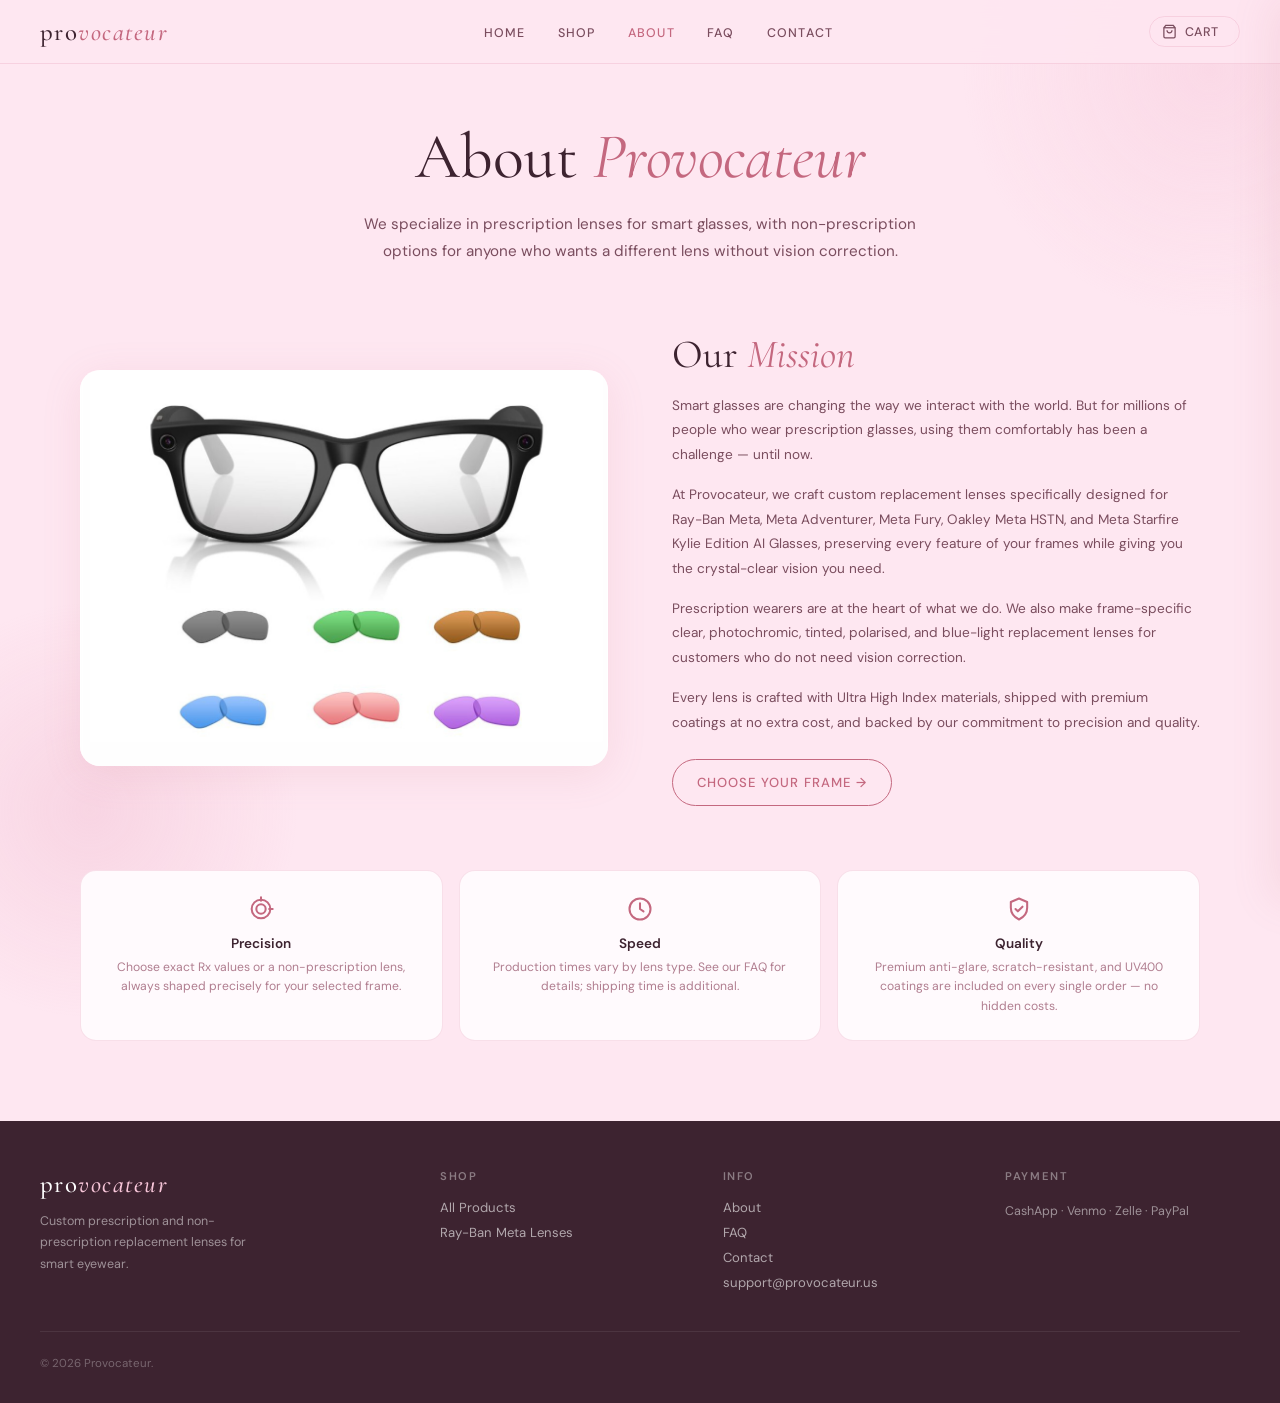
==== commit 401a7faf: "dfg" ====
--- a/about/index.html
+++ b/about/index.html
@@ -83,7 +83,7 @@
   </div>
   <div class="values-grid">
     <div class="value-card"><div class="value-icon" data-icon="target"></div><h4>Precision</h4><p>Choose exact Rx values or a non-prescription lens, always shaped precisely for your selected frame.</p></div>
-    <div class="value-card"><div class="value-icon" data-icon="clock"></div><h4>Speed</h4><p>Single vision lenses ship within 1–4 business days. We move fast because your vision matters.</p></div>
+    <div class="value-card"><div class="value-icon" data-icon="clock"></div><h4>Speed</h4><p>Production times vary by lens type. See our FAQ for details; shipping time is additional.</p></div>
     <div class="value-card"><div class="value-icon" data-icon="shield"></div><h4>Quality</h4><p>Premium anti-glare, scratch-resistant, and UV400 coatings are included on every single order — no hidden costs.</p></div>
   </div>
 </div>
@@ -97,6 +97,6 @@
   </div>
   <div class="footer-bottom"><span>© 2026 Provocateur.</span></div>
 </footer>
-<script src="/shared.js"></script>
+<script src="/shared.js?v=2"></script>
 </body>
 </html>
--- a/shared.css
+++ b/shared.css
@@ -226,7 +226,11 @@
   border: 1px solid var(--border); border-radius: 14px;
   position: relative;
 }
-.cart-item-img { width: 1.9rem; height: 1.9rem; color: var(--rose-deep); flex-shrink: 0; }
+.cart-item-img {
+  width: 4rem; height: 3.25rem; flex-shrink: 0; object-fit: cover;
+  border-radius: 10px; border: 1px solid var(--border); background: var(--white);
+  box-shadow: 0 3px 12px rgba(106,53,75,0.09);
+}
 .cart-empty-icon { width: 2.5rem; height: 2.5rem; color: var(--rose-deep); margin: 0 auto 1rem; }
 .cart-item-info { flex: 1; min-width: 0; }
 .cart-item-name { font-size: 0.82rem; font-weight: 600; color: var(--text); margin-bottom: 0.2rem; }
